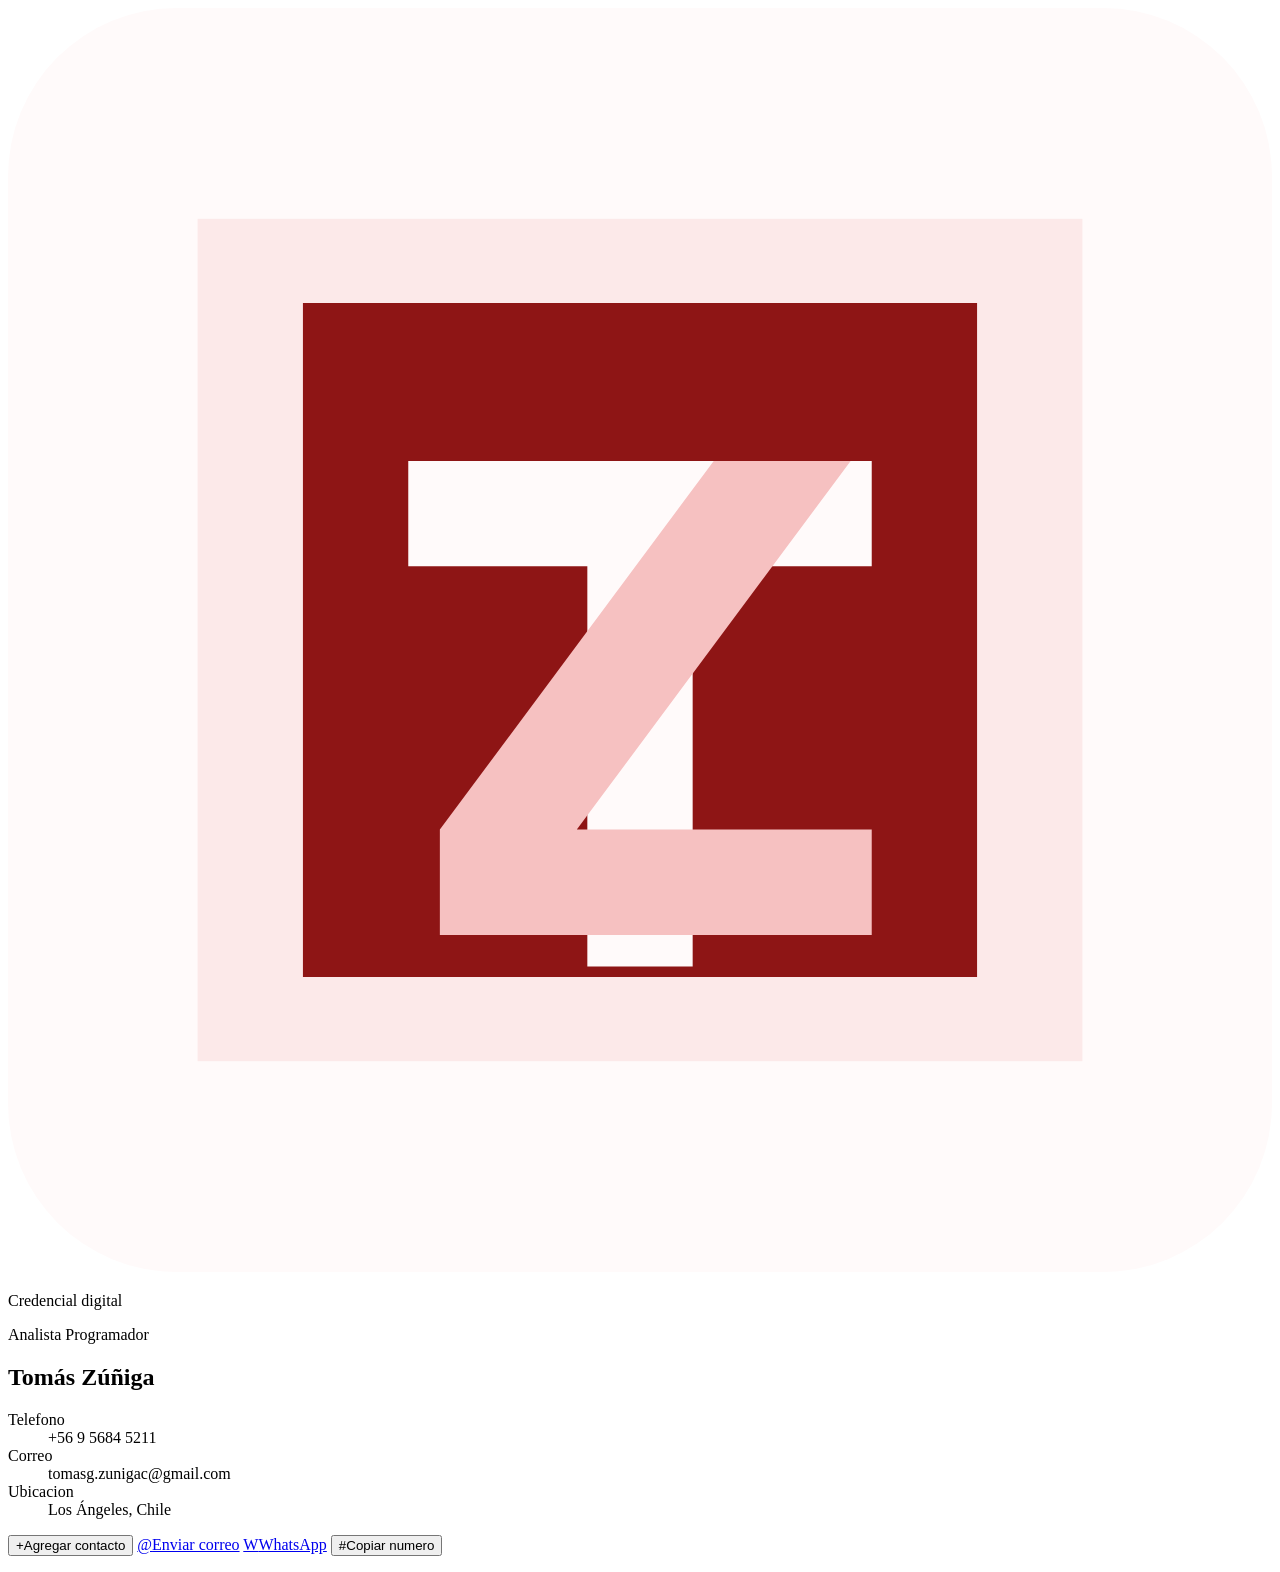
==== main-alternativo/index.html @ eba66d2f "Add alternative credential page" ====
<!DOCTYPE html>
<html lang="es">
<head>
  <meta charset="UTF-8">
  <meta name="viewport" content="width=device-width, initial-scale=1.0">
  <title>Credencial de contacto - Estilo alternativo</title>
  <link rel="stylesheet" href="./styles.css">
</head>
<body>
  <main class="page-shell">
    <section class="credential" aria-label="Credencial digital de contacto">
      <div class="brand-panel">
        <div class="logo-frame" aria-label="Logo"><img src="./logo.svg" alt="Logo de la marca"></div>
        <p class="eyebrow">Credencial digital</p>
      </div>
      <div class="content-panel">
        <header class="profile-header">
          <p class="role" id="displayRole">Analista Programador</p>
          <h1 id="displayName">Tomás Zúñiga</h1>
        </header>
        <dl class="contact-list">
          <div><dt>Telefono</dt><dd id="displayPhone">+56 9 5684 5211</dd></div>
          <div><dt>Correo</dt><dd id="displayEmail">tomasg.zunigac@gmail.com</dd></div>
          <div><dt>Ubicacion</dt><dd id="displayLocation">Los Ángeles, Chile</dd></div>
        </dl>
        <div class="action-grid" aria-label="Acciones de contacto">
          <button class="action-button primary" type="button" id="saveContact"><span class="button-icon" aria-hidden="true">+</span>Agregar contacto</button>
          <a class="action-button" id="emailButton" href="#"><span class="button-icon" aria-hidden="true">@</span>Enviar correo</a>
          <a class="action-button" id="whatsappButton" href="#" target="_blank" rel="noopener"><span class="button-icon" aria-hidden="true">W</span>WhatsApp</a>
          <button class="action-button" type="button" id="copyPhone"><span class="button-icon" aria-hidden="true">#</span>Copiar numero</button>
        </div>
        <p class="status-message" id="statusMessage" role="status" aria-live="polite"></p>
      </div>
    </section>
  </main>
  <script src="./script.js"></script>
</body>
</html>
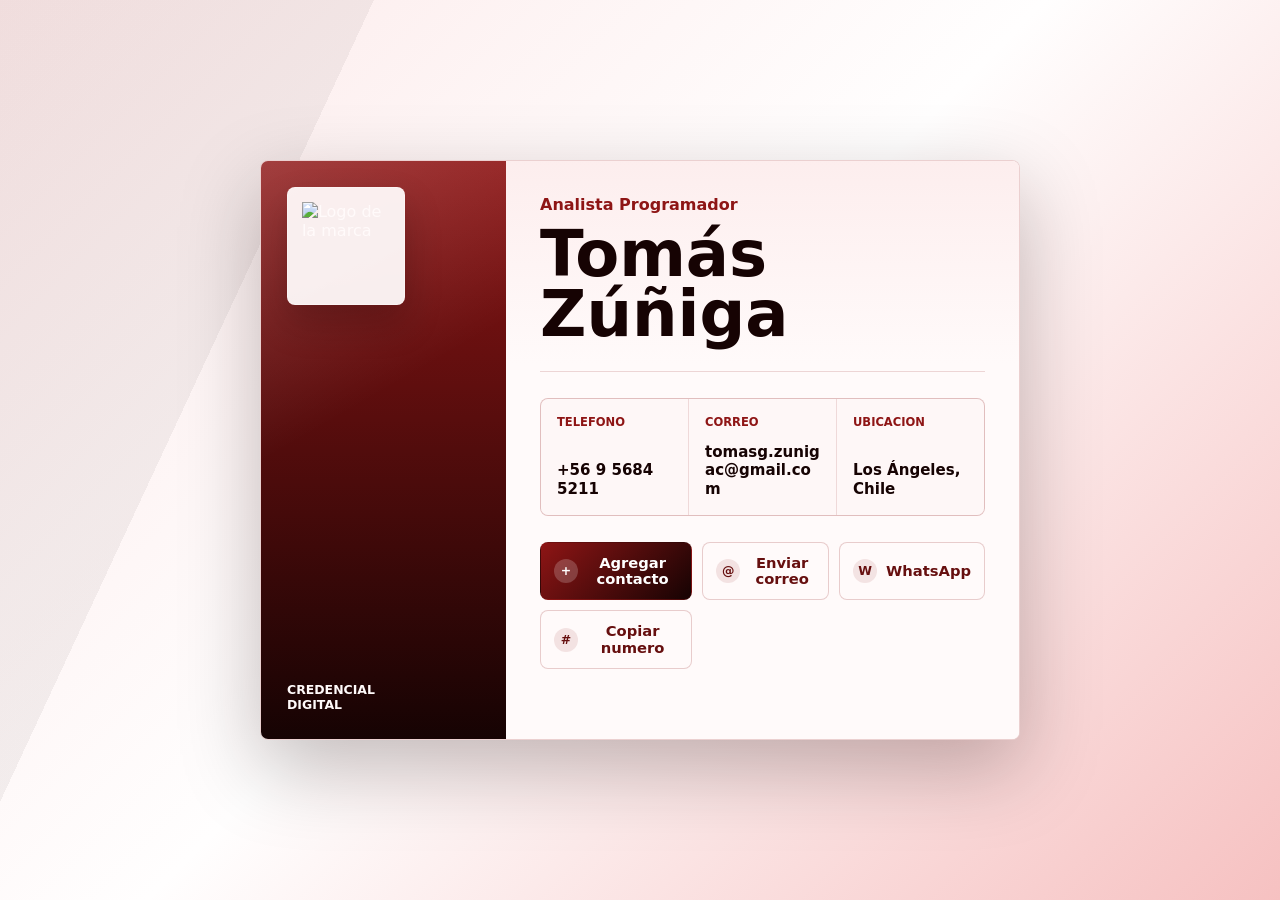
==== commit d0aa8727: "Use PNG logo on alternative page" ====
--- a/main-alternativo/index.html
+++ b/main-alternativo/index.html
@@ -10,7 +10,7 @@
   <main class="page-shell">
     <section class="credential" aria-label="Credencial digital de contacto">
       <div class="brand-panel">
-        <div class="logo-frame" aria-label="Logo"><img src="./logo.svg" alt="Logo de la marca"></div>
+        <div class="logo-frame" aria-label="Logo"><img src="./Logo PNG.png" alt="Logo de la marca"></div>
         <p class="eyebrow">Credencial digital</p>
       </div>
       <div class="content-panel">
--- a/main-alternativo/styles.css
+++ b/main-alternativo/styles.css
@@ -0,0 +1 @@
+:root{--red-950:#160303;--red-900:#3E0909;--red-800:#660F0F;--red-700:#8E1515;--red-600:#A81919;--red-500:#DE2121;--red-300:#EA7171;--red-200:#F09999;--red-100:#F6C1C1;--red-50:#FCE9E9;--white:#fffafa;--shadow:0 28px 80px rgba(22,3,3,.26)}*{box-sizing:border-box}body{min-height:100vh;margin:0;font-family:Inter,ui-sans-serif,system-ui,-apple-system,BlinkMacSystemFont,"Segoe UI",sans-serif;color:var(--red-950);background:linear-gradient(115deg,rgba(22,3,3,.05) 0 22%,transparent 22% 100%),linear-gradient(135deg,var(--red-50),#fffefe 48%,var(--red-100))}.page-shell{min-height:100vh;display:grid;place-items:center;padding:28px}.credential{width:min(100%,760px);display:grid;grid-template-columns:245px 1fr;overflow:hidden;border:1px solid rgba(142,21,21,.18);border-radius:8px;background:var(--white);box-shadow:var(--shadow)}.brand-panel{min-height:480px;display:flex;flex-direction:column;justify-content:space-between;padding:26px;background:linear-gradient(150deg,rgba(255,250,250,.18),transparent 42%),linear-gradient(180deg,var(--red-700),var(--red-950));color:var(--white)}.logo-frame{width:118px;aspect-ratio:1;display:grid;place-items:center;border-radius:8px;background:rgba(255,250,250,.95);border:1px solid rgba(255,250,250,.42);box-shadow:0 18px 36px rgba(22,3,3,.24);overflow:hidden}.logo-frame img{width:76%;height:76%;object-fit:contain}.eyebrow{margin:0;max-width:9rem;font-size:.78rem;font-weight:850;letter-spacing:0;line-height:1.2;text-transform:uppercase}.content-panel{padding:34px;background:linear-gradient(180deg,rgba(252,233,233,.72),rgba(255,250,250,.94) 35%),var(--white)}.profile-header{padding-bottom:26px;border-bottom:1px solid rgba(142,21,21,.16)}.role{margin:0 0 10px;color:var(--red-700);font-size:1rem;font-weight:850;overflow-wrap:anywhere}h1{margin:0;color:var(--red-950);font-size:clamp(2.1rem,7vw,4rem);line-height:.94;letter-spacing:0;overflow-wrap:anywhere}.contact-list{display:grid;grid-template-columns:repeat(3,minmax(0,1fr));gap:1px;margin:26px 0;overflow:hidden;border:1px solid rgba(142,21,21,.14);border-radius:8px;background:rgba(142,21,21,.14)}.contact-list div{min-height:112px;display:flex;flex-direction:column;justify-content:space-between;padding:16px;background:rgba(255,250,250,.92)}dt{color:var(--red-700);font-size:.72rem;font-weight:850;text-transform:uppercase}dd{margin:14px 0 0;color:var(--red-950);font-size:.94rem;font-weight:720;line-height:1.25;overflow-wrap:anywhere}.action-grid{display:grid;grid-template-columns:1.2fr 1fr 1fr;gap:10px}.action-button{min-height:48px;display:inline-flex;align-items:center;justify-content:center;gap:9px;padding:12px 13px;border:1px solid rgba(142,21,21,.2);border-radius:8px;background:var(--white);color:var(--red-800);font:inherit;font-size:.92rem;font-weight:850;line-height:1.1;text-align:center;text-decoration:none;cursor:pointer;transition:transform 160ms ease,border-color 160ms ease,box-shadow 160ms ease}.action-button:hover,.action-button:focus-visible{transform:translateY(-1px);border-color:var(--red-600);box-shadow:0 12px 24px rgba(142,21,21,.15);outline:none}.action-button.primary{background:linear-gradient(135deg,var(--red-700),var(--red-950));color:#fff}.button-icon{width:24px;height:24px;flex:0 0 24px;display:inline-grid;place-items:center;border-radius:999px;background:rgba(142,21,21,.1);font-size:.78rem}.primary .button-icon{background:rgba(255,255,255,.2)}.status-message{min-height:22px;margin:14px 0 0;color:var(--red-700);font-size:.88rem;font-weight:750;text-align:center}@media(max-width:720px){.credential{grid-template-columns:1fr}.brand-panel{min-height:168px;flex-direction:row;align-items:end}.logo-frame{width:88px}.content-panel{padding:24px}.contact-list,.action-grid{grid-template-columns:1fr}.contact-list div{min-height:92px}}@media(max-width:440px){.page-shell{padding:16px}.brand-panel,.content-panel{padding:20px}.brand-panel{min-height:146px}.logo-frame{width:76px}}
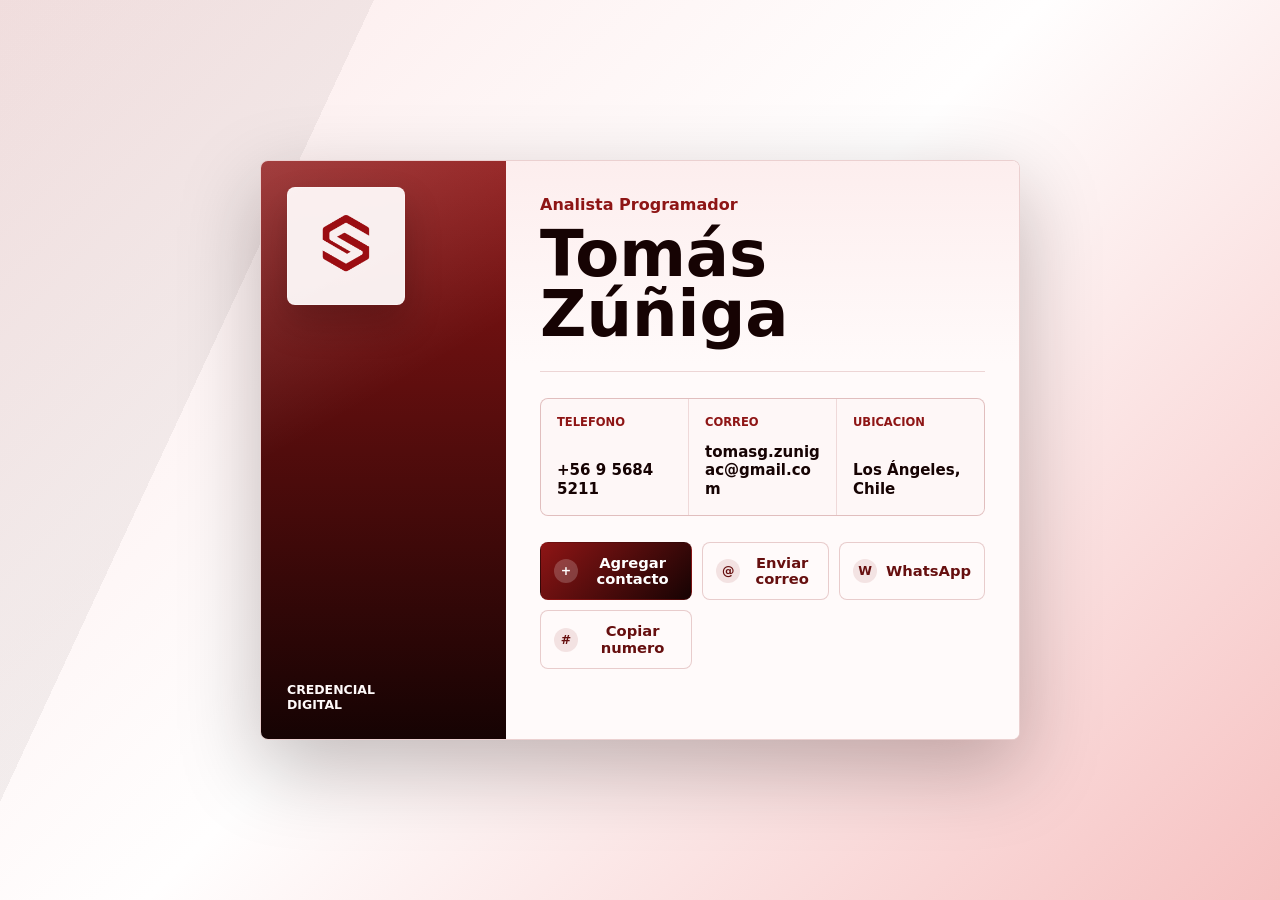
==== commit 63dd7b9f: "Use shared PNG logo on alternative page" ====
--- a/main-alternativo/index.html
+++ b/main-alternativo/index.html
@@ -10,7 +10,7 @@
   <main class="page-shell">
     <section class="credential" aria-label="Credencial digital de contacto">
       <div class="brand-panel">
-        <div class="logo-frame" aria-label="Logo"><img src="./Logo PNG.png" alt="Logo de la marca"></div>
+        <div class="logo-frame" aria-label="Logo"><img src="../main/Logo PNG.png" alt="Logo de la marca"></div>
         <p class="eyebrow">Credencial digital</p>
       </div>
       <div class="content-panel">
